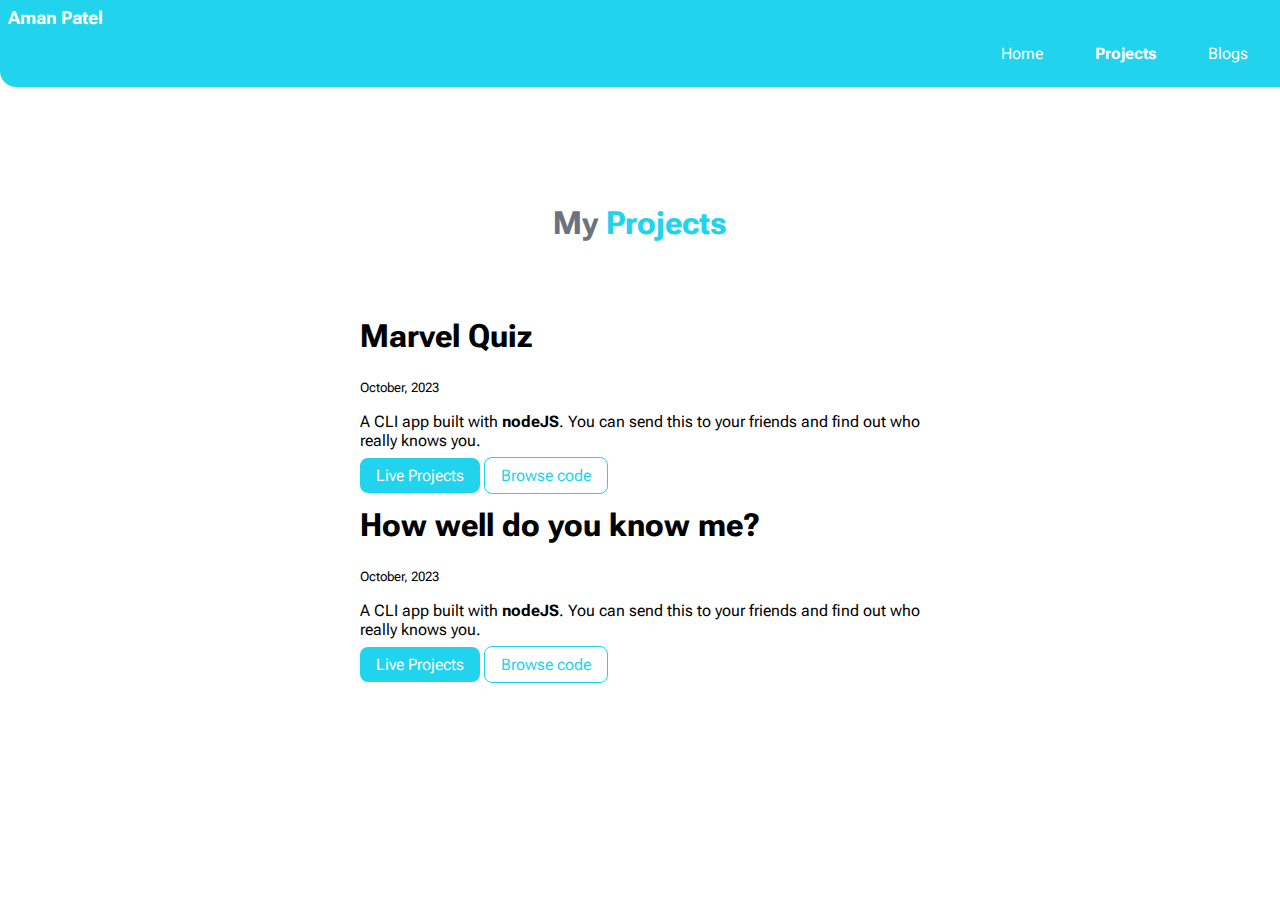
==== projects.html @ 3afcbc7d "style: redisgned home using components" ====
<!DOCTYPE html>
<html lang="en">
  <head>
    <meta charset="UTF-8" />
    <meta name="viewport" content="width=device-width, initial-scale=1.0" />
    <link rel="stylesheet" href="/style.css" />
    <title>Projects | amanpatel</title>
  </head>
  <body>
    <!-- Navbar -->
    <nav class="navigation container">
      <div class="nav-brand">Aman Patel</div>
      <ul class="list-bullet-none nav-pills">
        <li class="list-item-inline">
          <a class="link" href="/">Home</a>
        </li>
        <li class="list-item-inline">
          <a class="link link-active" href="/projects.html">Projects</a>
        </li>
        <li class="list-item-inline">
          <a class="link" href="/blogs.html">Blogs</a>
        </li>
      </ul>
    </nav>

    <!-- Header -->
    <header class="hero">
      <h1 class="hero-heading">
        My <span class="heading-inverted">Projects</span>
      </h1>
    </header>

    <ul class="list-bullet-none">
      <li>
        <div class="container container-center">
          <h1>Marvel Quiz</h1>
          <small>October, 2023</small>
          <p>
            A CLI app built with <strong>nodeJS</strong>. You can send this to
            your friends and find out who really knows you.
          </p>
          <a
            class="link link-primary"
            href="https://replit.com/@Amanpatel69/Marvel-MCQ?v=1"
            target="_blank"
            >Live Projects</a
          >
          <a
            class="link link-secondary"
            href="https://replit.com/@Amanpatel69/Marvel-MCQ?v=1#index.js"
            target="_blank"
            >Browse code</a
          >
        </div>
      </li>
      <li>
        <div class="container container-center">
          <h1>How well do you know me?</h1>
          <small>October, 2023</small>
          <p>
            A CLI app built with <strong>nodeJS</strong>. You can send this to
            your friends and find out who really knows you.
          </p>
          <a
            class="link link-primary"
            href="https://replit.com/@Amanpatel69/miniGame?v=1"
            target="_blank"
            >Live Projects</a
          >
          <a
            class="link link-secondary"
            href="https://replit.com/@Amanpatel69/miniGame?v=1#index.js"
            target="_blank"
            >Browse code</a
          >
        </div>
      </li>
    </ul>
  </body>
</html>
---- style.css ----
@import url("https://fonts.googleapis.com/css2?family=Roboto+Flex:opsz,wght@8..144,300;8..144,400;8..144,500;8..144,600&family=Roboto:wght@300;400;500&display=swap");

:root {
  --primary-color: #22d3ee;
  --dark-gray: #6b7280;
  --off-white: #f3f4f6;
}

body {
  font-family: "Roboto", sans-serif;
  font-family: "Roboto Flex", sans-serif;
  margin: 0px;
}

hr {
  margin: 1.5rem 0rem;
}

/* spaces */
.margin-md {
  margin: 2rem;
}

/* Container */
.container {
  padding: 0rem 1rem;
}

.container-center {
  max-width: 600px;
  margin: auto;
}

/* Links */
.link {
  box-sizing: border-box;
  text-decoration: none;
  padding: 0.5rem 1rem;
  /* margin: 1rem 0rem; */
}
.link-primary {
  background-color: var(--primary-color);
  border-radius: 0.5rem;
  color: #fff;
}

.link-secondary {
  color: var(--primary-color);
  border-radius: 0.5rem;
  border: 1px solid var(--primary-color);
}

/* Lists */
.list-bullet-none {
  list-style: none;
}

.list-item-inline {
  display: inline;
  padding: 0rem 0.5rem;
}

.navigation {
  background-color: var(--primary-color);
  color: #fff;
  padding: 0.5rem;
  border-bottom-left-radius: 1rem;
}

.navigation .nav-brand {
  font-weight: bold;
  font-size: 1.1rem;
}

.navigation .link {
  color: #fff;
}

.navigation .nav-pills {
  text-align: right;
}

.navigation .link-active {
  font-weight: bold;
}

/* header */
.hero {
  padding: 2rem;
  padding-top: 5rem;
}

.hero .hero-img {
  max-width: 350px;
  display: block;
  margin: auto;
}

.hero .hero-heading {
  text-align: center;
  padding-top: 1rem;
  color: var(--dark-gray);
}

.hero .hero-heading .heading-inverted {
  color: var(--primary-color);
}

/* sections */
.section {
  padding: 2rem;
}
.section h1 {
  text-align: center;
}

.ow {
  background-color: var(--off-white);
}

/* footer */
.footer {
  background-color: var(--primary-color);
  padding: 2rem 1rem;
  text-align: center;
  color: white;
  border-top-right-radius: 1rem;
}

.footer .link {
  color: white;
}

.footer .footer-header {
  font-weight: bold;
  font-size: large;
}

.footer ul {
  padding-inline-start: 0px;
}
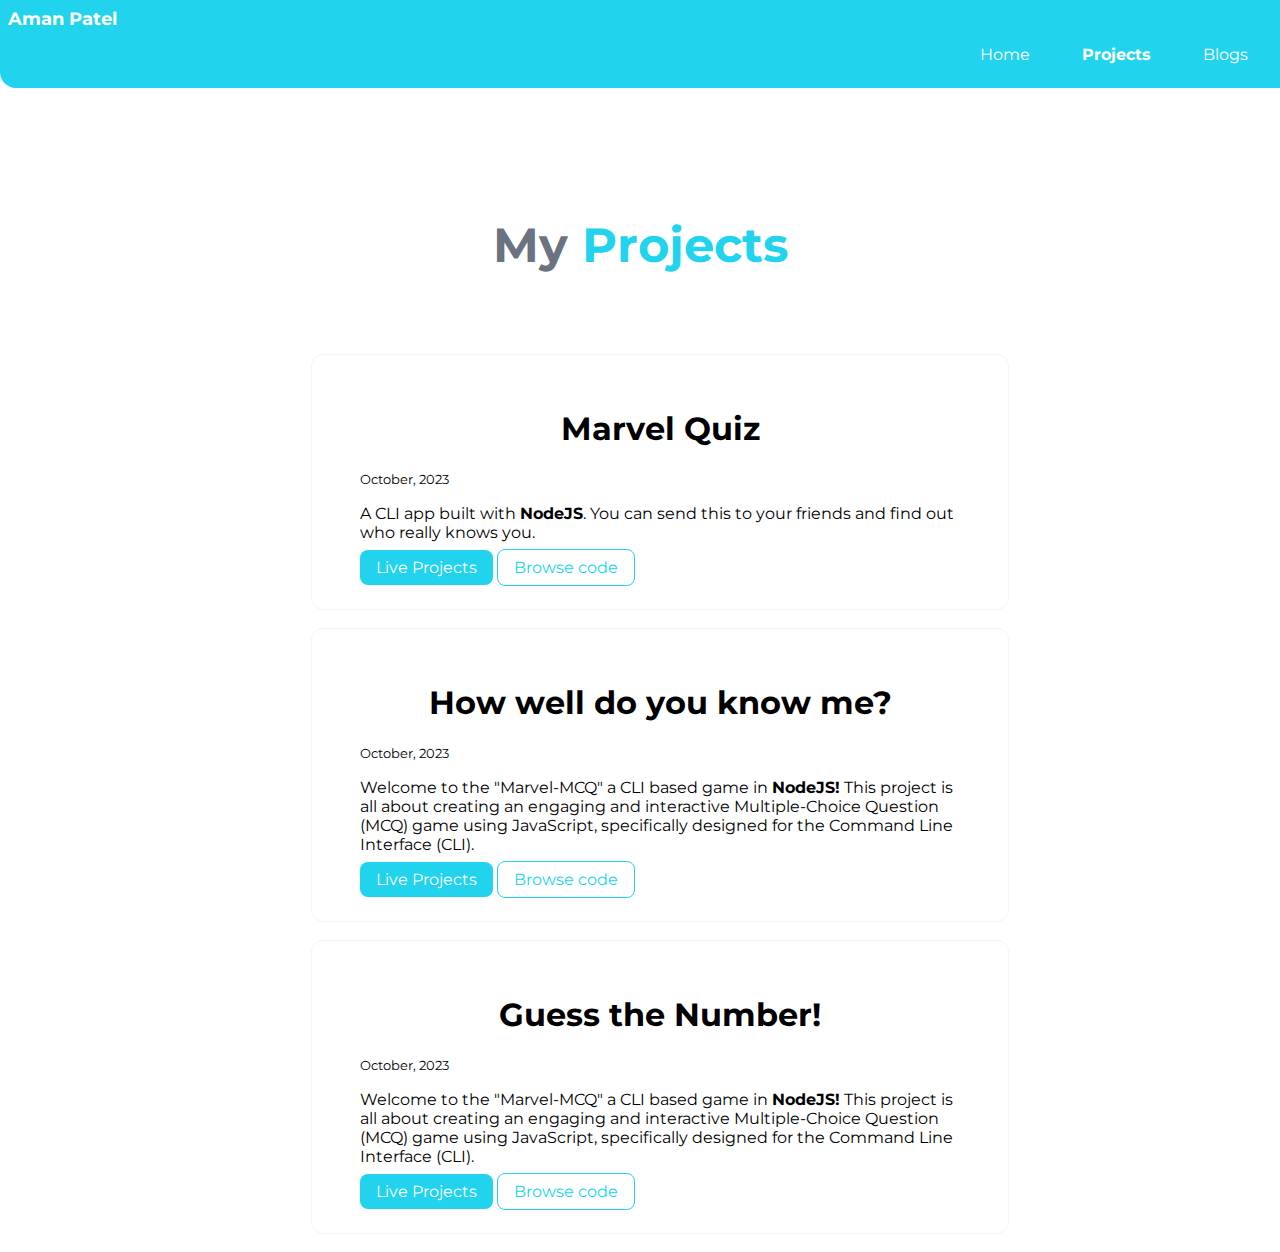
==== commit 5051c0e4: "style" ====
--- a/projects.html
+++ b/projects.html
@@ -31,50 +31,82 @@
     </header>
 
     <ul class="list-bullet-none">
-      <li>
-        <div class="container container-center">
-          <h1>Marvel Quiz</h1>
-          <small>October, 2023</small>
-          <p>
-            A CLI app built with <strong>nodeJS</strong>. You can send this to
-            your friends and find out who really knows you.
-          </p>
-          <a
-            class="link link-primary"
-            href="https://replit.com/@Amanpatel69/Marvel-MCQ?v=1"
-            target="_blank"
-            >Live Projects</a
-          >
-          <a
-            class="link link-secondary"
-            href="https://replit.com/@Amanpatel69/Marvel-MCQ?v=1#index.js"
-            target="_blank"
-            >Browse code</a
-          >
-        </div>
-      </li>
-      <li>
-        <div class="container container-center">
-          <h1>How well do you know me?</h1>
-          <small>October, 2023</small>
-          <p>
-            A CLI app built with <strong>nodeJS</strong>. You can send this to
-            your friends and find out who really knows you.
-          </p>
-          <a
-            class="link link-primary"
-            href="https://replit.com/@Amanpatel69/miniGame?v=1"
-            target="_blank"
-            >Live Projects</a
-          >
-          <a
-            class="link link-secondary"
-            href="https://replit.com/@Amanpatel69/miniGame?v=1#index.js"
-            target="_blank"
-            >Browse code</a
-          >
-        </div>
-      </li>
+      <div class="section">
+        <li>
+          <div class="container container-center">
+            <h1>Marvel Quiz</h1>
+            <small>October, 2023</small>
+            <p>
+              A CLI app built with <strong>NodeJS</strong>. You can send this to
+              your friends and find out who really knows you.
+            </p>
+            <a
+              class="link link-primary"
+              href="https://replit.com/@Amanpatel69/Marvel-MCQ?v=1"
+              target="_blank"
+              >Live Projects</a
+            >
+            <a
+              class="link link-secondary"
+              href="https://replit.com/@Amanpatel69/Marvel-MCQ?v=1#index.js"
+              target="_blank"
+              >Browse code</a
+            >
+          </div>
+        </li>
+      </div>
+      <div class="section">
+        <li>
+          <div class="container container-center">
+            <h1>How well do you know me?</h1>
+            <small>October, 2023</small>
+            <p>
+              Welcome to the "Marvel-MCQ" a CLI based game in
+              <strong>NodeJS!</strong> This project is all about creating an
+              engaging and interactive Multiple-Choice Question (MCQ) game using
+              JavaScript, specifically designed for the Command Line Interface
+              (CLI).
+            </p>
+            <a
+              class="link link-primary"
+              href="https://replit.com/@Amanpatel69/miniGame?v=1"
+              target="_blank"
+              >Live Projects</a
+            >
+            <a
+              class="link link-secondary"
+              href="https://replit.com/@Amanpatel69/miniGame?v=1#index.js"
+              target="_blank"
+              >Browse code</a
+            >
+          </div>
+        </li>
+      </div>
+      <div class="section">
+        <li>
+          <div class="container container-center">
+            <h1>Guess the Number!</h1>
+            <small>October, 2023</small>
+            <p>
+              Welcome to the "Marvel-MCQ" a CLI based game in
+              <strong>NodeJS!</strong> This project is all about creating an
+              engaging and interactive Multiple-Choice Question (MCQ) game using
+              JavaScript, specifically designed for the Command Line Interface
+              (CLI).
+            </p>
+            <a
+              class="link link-primary"
+              href="https://guessnums.netlify.app/"
+              target="_blank"
+              >Live Projects</a
+            >
+            <a
+              class="link link-secondary"
+              href="https://github.com/amannpatel/guess-the-number"
+              target="_blank"
+              >Browse code</a
+            >
+          </div>
     </ul>
   </body>
 </html>
--- a/style.css
+++ b/style.css
@@ -1,14 +1,14 @@
-@import url("https://fonts.googleapis.com/css2?family=Roboto+Flex:opsz,wght@8..144,300;8..144,400;8..144,500;8..144,600&family=Roboto:wght@300;400;500&display=swap");
+@import url("https://fonts.googleapis.com/css2?family=Montserrat:wght@300;400;500;600;700&display=swap");
 
 :root {
   --primary-color: #22d3ee;
   --dark-gray: #6b7280;
   --off-white: #f3f4f6;
+  --border-color: #f9fafb;
 }
 
 body {
-  font-family: "Roboto", sans-serif;
-  font-family: "Roboto Flex", sans-serif;
+  font-family: "Montserrat", sans-serif;
   margin: 0px;
 }
 
@@ -42,12 +42,25 @@
   background-color: var(--primary-color);
   border-radius: 0.5rem;
   color: #fff;
+  transition: all ease 0.3s;
 }
 
 .link-secondary {
   color: var(--primary-color);
   border-radius: 0.5rem;
   border: 1px solid var(--primary-color);
+  transition: all ease 0.3s;
+}
+
+.link-primary:hover {
+  border: 1px solid var(--primary-color);
+  background-color: #fff;
+  color: var(--primary-color);
+}
+
+.link-secondary:hover {
+  background-color: var(--primary-color);
+  color: #fff;
 }
 
 /* Lists */
@@ -99,6 +112,7 @@
 .hero .hero-heading {
   text-align: center;
   padding-top: 1rem;
+  font-size: 3rem;
   color: var(--dark-gray);
 }
 
@@ -108,8 +122,20 @@
 
 /* sections */
 .section {
+  border: 1px solid var(--off-white);
   padding: 2rem;
+  width: fit-content;
+  margin: auto;
+  border-radius: 12px;
+  cursor: pointer;
+  transition: all 0.5s;
+  margin-bottom: 18px;
 }
+.section:hover {
+  transform: scale(1.05);
+  box-shadow: 0 0 40px -10px rgba(0, 0, 0, 0.25);
+}
+
 .section h1 {
   text-align: center;
 }
@@ -121,7 +147,7 @@
 /* footer */
 .footer {
   background-color: var(--primary-color);
-  padding: 2rem 1rem;
+  padding: 0.5rem;
   text-align: center;
   color: white;
   border-top-right-radius: 1rem;
@@ -129,13 +155,22 @@
 
 .footer .link {
   color: white;
+  font-size: 1.3rem;
+}
+
+.footer .link:hover {
+  transform: scale(2);
 }
 
 .footer .footer-header {
-  font-weight: bold;
-  font-size: large;
+  font-weight: 600;
+  font-size: 1.5rem;
 }
 
 .footer ul {
   padding-inline-start: 0px;
 }
+
+.footer-msg {
+  /* margin-top: 40px; */
+}
